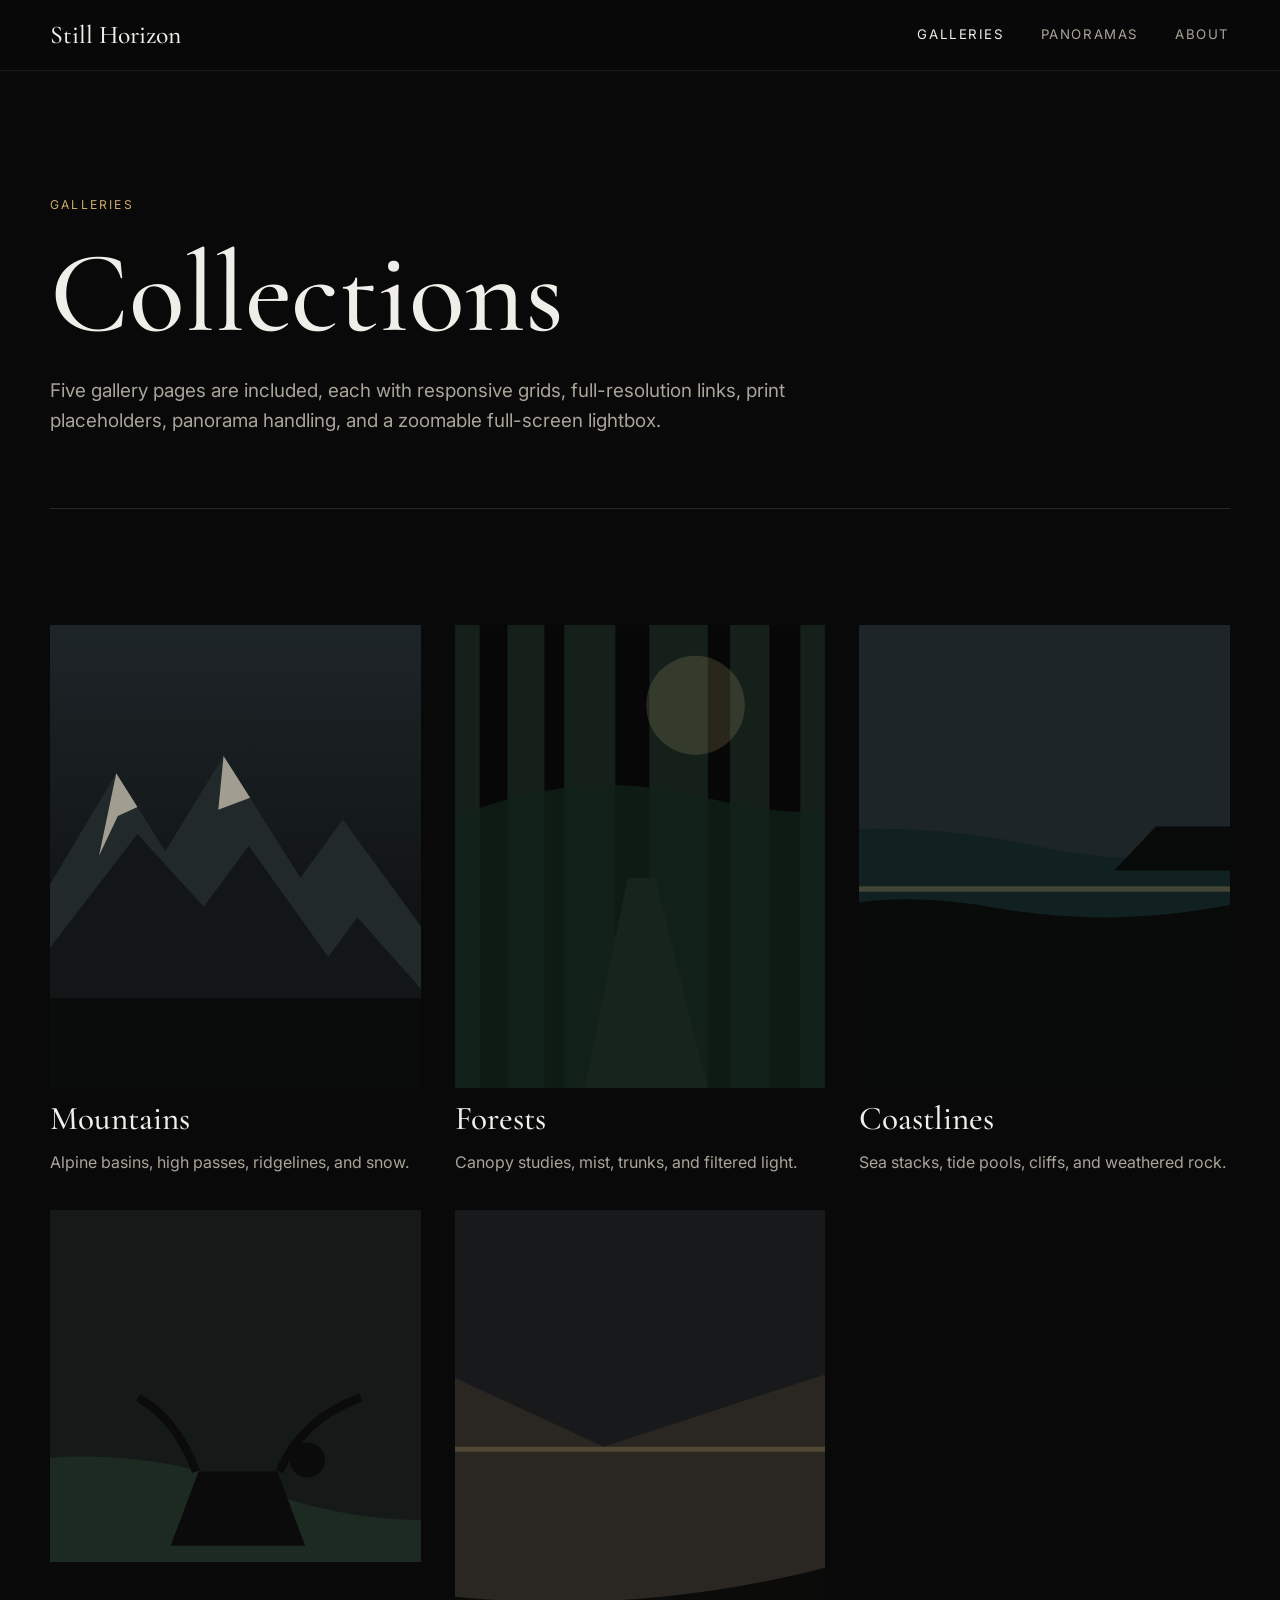
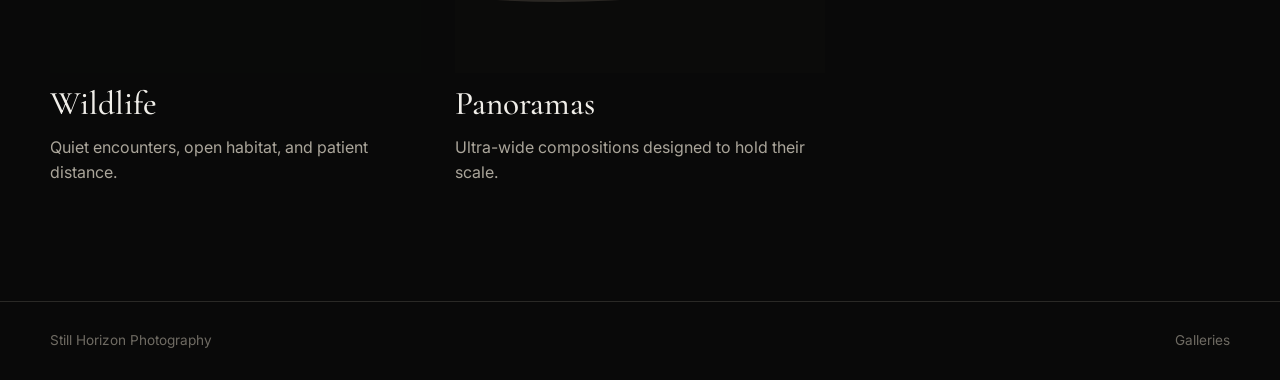
==== galleries/index.html @ f564f7fd "Add files via upload" ====
<!doctype html>
<html lang="en">
<head>
  <meta charset="utf-8">
  <meta name="viewport" content="width=device-width, initial-scale=1">
  <title>Galleries | Still Horizon Photography</title>
  <link rel="preconnect" href="https://fonts.googleapis.com">
  <link rel="preconnect" href="https://fonts.gstatic.com" crossorigin>
  <link href="https://fonts.googleapis.com/css2?family=Cormorant+Garamond:wght@400;500&family=Inter:wght@400;500;600&display=swap" rel="stylesheet">
  <link rel="stylesheet" href="../assets/css/styles.css">
</head>
<body>
  <header class="site-header">
    <nav class="nav" aria-label="Primary navigation">
      <a class="brand" href="../index.html">Still Horizon</a>
      <div class="nav-links">
        <a aria-current="page" href="index.html">Galleries</a>
        <a href="panoramas.html">Panoramas</a>
        <a href="../about.html">About</a>
      </div>
    </nav>
  </header>

  <main class="page">
    <section class="page-intro">
      <span class="eyebrow">Galleries</span>
      <h1>Collections</h1>
      <p class="lead">Five gallery pages are included, each with responsive grids, full-resolution links, print placeholders, panorama handling, and a zoomable full-screen lightbox.</p>
    </section>
    <section class="section">
      <div class="gallery-grid">
        <a class="gallery-card" href="mountains.html">
          <figure><img src="../assets/images/mountains/alpine-basin.svg" alt="Mountains preview" loading="lazy"></figure>
          <h3>Mountains</h3>
          <p>Alpine basins, high passes, ridgelines, and snow.</p>
        </a>
        <a class="gallery-card" href="forests.html">
          <figure><img src="../assets/images/forests/old-growth-path.svg" alt="Forests preview" loading="lazy"></figure>
          <h3>Forests</h3>
          <p>Canopy studies, mist, trunks, and filtered light.</p>
        </a>
        <a class="gallery-card" href="coastlines.html">
          <figure><img src="../assets/images/coastlines/basalt-shore.svg" alt="Coastlines preview" loading="lazy"></figure>
          <h3>Coastlines</h3>
          <p>Sea stacks, tide pools, cliffs, and weathered rock.</p>
        </a>
        <a class="gallery-card" href="wildlife.html">
          <figure><img src="../assets/images/wildlife/elk-meadow.svg" alt="Wildlife preview" loading="lazy"></figure>
          <h3>Wildlife</h3>
          <p>Quiet encounters, open habitat, and patient distance.</p>
        </a>
        <a class="gallery-card" href="panoramas.html">
          <figure><img src="../assets/images/panoramas/canyon-wide-pano.svg" alt="Panoramas preview" loading="lazy"></figure>
          <h3>Panoramas</h3>
          <p>Ultra-wide compositions designed to hold their scale.</p>
        </a>
      </div>
    </section>
  </main>

  <footer class="site-footer">
    <div class="footer-inner">
      <span>Still Horizon Photography</span>
      <span>Galleries</span>
    </div>
  </footer>
</body>
</html>
---- assets/css/styles.css ----
:root {
  color-scheme: dark;
  --bg: #090909;
  --panel: #111111;
  --panel-soft: #171717;
  --text: #f0eee9;
  --muted: #aaa59a;
  --faint: #6f6b63;
  --line: #2a2926;
  --accent: #c8a96a;
  --accent-cool: #8eb3b0;
  --max: 1180px;
  --gap: clamp(18px, 3vw, 34px);
  --serif: "Cormorant Garamond", Georgia, serif;
  --sans: Inter, ui-sans-serif, system-ui, -apple-system, BlinkMacSystemFont, "Segoe UI", sans-serif;
}

* {
  box-sizing: border-box;
}

html {
  scroll-behavior: smooth;
}

body {
  margin: 0;
  background: var(--bg);
  color: var(--text);
  font-family: var(--sans);
  line-height: 1.6;
  text-rendering: optimizeLegibility;
}

body.lightbox-open {
  overflow: hidden;
}

a {
  color: inherit;
  text-decoration: none;
}

img {
  display: block;
  max-width: 100%;
  height: auto;
}

.site-header {
  position: sticky;
  top: 0;
  z-index: 50;
  border-bottom: 1px solid rgba(255, 255, 255, 0.07);
  background: rgba(9, 9, 9, 0.82);
  backdrop-filter: blur(18px);
}

.nav {
  display: flex;
  align-items: center;
  justify-content: space-between;
  width: min(var(--max), calc(100% - 32px));
  min-height: 70px;
  margin: 0 auto;
  gap: 20px;
}

.brand {
  font-family: var(--serif);
  font-size: clamp(1.4rem, 2vw, 1.9rem);
  font-weight: 500;
}

.nav-links {
  display: flex;
  gap: clamp(14px, 3vw, 36px);
  align-items: center;
  color: var(--muted);
  font-size: 0.83rem;
  text-transform: uppercase;
  letter-spacing: 0.12em;
}

.nav-links a {
  transition: color 180ms ease;
}

.nav-links a:hover,
.nav-links a[aria-current="page"] {
  color: var(--text);
}

.page {
  width: min(var(--max), calc(100% - 32px));
  margin: 0 auto;
}

.hero {
  min-height: calc(100vh - 70px);
  display: grid;
  grid-template-columns: minmax(0, 0.86fr) minmax(260px, 0.5fr);
  gap: var(--gap);
  align-items: center;
  padding: clamp(40px, 7vw, 86px) 0;
}

.hero-copy {
  align-self: end;
  padding-bottom: clamp(16px, 5vw, 48px);
}

.eyebrow {
  color: var(--accent);
  font-size: 0.76rem;
  text-transform: uppercase;
  letter-spacing: 0.18em;
}

h1,
h2,
h3 {
  margin: 0;
  font-family: var(--serif);
  font-weight: 500;
  line-height: 1.02;
}

h1 {
  max-width: 11ch;
  margin-top: 18px;
  font-size: clamp(4rem, 12vw, 9.6rem);
}

h2 {
  font-size: clamp(2.2rem, 5vw, 5.4rem);
}

h3 {
  font-size: clamp(1.55rem, 2.6vw, 2.5rem);
}

.lead {
  max-width: 620px;
  margin: 24px 0 0;
  color: var(--muted);
  font-size: clamp(1.02rem, 1.5vw, 1.18rem);
}

.hero-stack {
  display: grid;
  gap: 16px;
}

.hero-stack figure,
.feature figure,
.gallery-card figure,
.image-frame,
.about-image {
  margin: 0;
  overflow: hidden;
  background: var(--panel);
}

.hero-stack img {
  width: 100%;
}

.hero-stack figure:first-child img {
  aspect-ratio: 4 / 5;
}

.hero-stack figure:last-child img {
  aspect-ratio: 16 / 9;
}

.hero-stack img,
.feature img,
.gallery-card img {
  object-fit: cover;
}

.actions {
  display: flex;
  flex-wrap: wrap;
  gap: 12px;
  margin-top: 34px;
}

.button {
  display: inline-flex;
  min-height: 46px;
  align-items: center;
  justify-content: center;
  border: 1px solid var(--line);
  border-radius: 999px;
  padding: 0 20px;
  color: var(--text);
  background: transparent;
  font-size: 0.78rem;
  text-transform: uppercase;
  letter-spacing: 0.12em;
  transition: border-color 180ms ease, background 180ms ease, color 180ms ease;
}

.button:hover {
  border-color: var(--accent);
  background: rgba(200, 169, 106, 0.1);
}

.button.primary {
  border-color: var(--accent);
  background: var(--accent);
  color: #17120a;
}

.section {
  padding: clamp(56px, 9vw, 118px) 0;
  border-top: 1px solid var(--line);
}

.section-header {
  display: flex;
  align-items: end;
  justify-content: space-between;
  gap: 24px;
  margin-bottom: clamp(28px, 5vw, 56px);
}

.section-header p {
  max-width: 470px;
  margin: 0;
  color: var(--muted);
}

.feature {
  display: grid;
  grid-template-columns: 1.2fr 0.8fr;
  gap: var(--gap);
  align-items: center;
}

.feature figure img {
  width: 100%;
}

.feature-copy p,
.about-copy p {
  color: var(--muted);
}

.gallery-grid {
  display: grid;
  grid-template-columns: repeat(3, minmax(0, 1fr));
  gap: var(--gap);
}

.gallery-card {
  display: grid;
  gap: 14px;
}

.gallery-card img {
  width: 100%;
  aspect-ratio: 4 / 5;
  transition: opacity 180ms ease, transform 280ms ease;
}

.gallery-card:hover img {
  opacity: 0.88;
  transform: scale(1.012);
}

.gallery-card p,
.caption,
.meta {
  color: var(--muted);
}

.gallery-card p {
  margin: 0;
}

.page-intro {
  padding: clamp(54px, 10vw, 120px) 0 clamp(30px, 6vw, 72px);
}

.page-intro h1 {
  max-width: 14ch;
  font-size: clamp(3rem, 9vw, 8rem);
}

.page-intro .lead {
  max-width: 760px;
}

.gallery-wall {
  display: grid;
  gap: clamp(34px, 5vw, 64px);
  padding-bottom: clamp(64px, 8vw, 110px);
}

.photo-item {
  display: grid;
  gap: 12px;
}

.image-frame {
  position: relative;
}

.image-frame button {
  display: block;
  width: 100%;
  padding: 0;
  border: 0;
  color: inherit;
  background: transparent;
  cursor: zoom-in;
}

.gallery-image {
  width: 100%;
  margin: 0 auto;
}

.photo-item:not(.is-panorama) .gallery-image {
  max-height: 86vh;
  object-fit: contain;
}

.photo-item.is-panorama {
  grid-column: 1 / -1;
}

.photo-item.is-panorama .image-frame {
  background: #0f0f0f;
}

.photo-item.is-panorama .panorama-scroll {
  overflow-x: auto;
  scrollbar-color: var(--accent) #161616;
}

.photo-item.is-panorama img {
  width: 100%;
}

.photo-meta {
  display: flex;
  justify-content: space-between;
  gap: 20px;
  align-items: baseline;
}

.photo-meta h2 {
  font-size: clamp(1.55rem, 2.6vw, 2.6rem);
}

.photo-links {
  display: flex;
  flex-wrap: wrap;
  gap: 14px;
  color: var(--accent-cool);
  font-size: 0.78rem;
  text-transform: uppercase;
  letter-spacing: 0.12em;
  white-space: nowrap;
}

.about-layout {
  display: grid;
  grid-template-columns: 0.9fr 1.1fr;
  gap: var(--gap);
  align-items: start;
}

.about-image img {
  width: 100%;
  aspect-ratio: 4 / 5;
  object-fit: cover;
}

.site-footer {
  border-top: 1px solid var(--line);
  color: var(--faint);
  font-size: 0.85rem;
}

.footer-inner {
  width: min(var(--max), calc(100% - 32px));
  margin: 0 auto;
  padding: 28px 0;
  display: flex;
  justify-content: space-between;
  gap: 16px;
}

.lightbox {
  position: fixed;
  inset: 0;
  z-index: 100;
  display: none;
  grid-template-rows: 1fr auto;
  background: rgba(0, 0, 0, 0.96);
}

.lightbox.is-open {
  display: grid;
}

.lightbox-stage {
  position: relative;
  overflow: hidden;
  touch-action: none;
  cursor: grab;
}

.lightbox-stage.is-dragging {
  cursor: grabbing;
}

.lightbox-image {
  position: absolute;
  top: 50%;
  left: 50%;
  max-width: none;
  max-height: none;
  transform-origin: 0 0;
  user-select: none;
  will-change: transform;
}

.lightbox-ui {
  position: absolute;
  inset: 18px 18px auto;
  display: flex;
  justify-content: space-between;
  pointer-events: none;
}

.icon-button {
  width: 44px;
  height: 44px;
  border: 1px solid rgba(255, 255, 255, 0.18);
  border-radius: 50%;
  color: var(--text);
  background: rgba(18, 18, 18, 0.7);
  font-size: 1.25rem;
  cursor: pointer;
  pointer-events: auto;
}

.nav-button {
  position: absolute;
  top: 50%;
  transform: translateY(-50%);
}

.nav-button.prev {
  left: 18px;
}

.nav-button.next {
  right: 18px;
}

.lightbox-info {
  display: grid;
  gap: 6px;
  padding: 18px clamp(18px, 5vw, 54px) 24px;
  border-top: 1px solid rgba(255, 255, 255, 0.1);
  background: rgba(9, 9, 9, 0.88);
}

.lightbox-info h2 {
  font-size: clamp(1.4rem, 2.6vw, 2.4rem);
}

.lightbox-info p {
  max-width: 780px;
  margin: 0;
  color: var(--muted);
}

.lightbox-actions {
  display: flex;
  flex-wrap: wrap;
  gap: 16px;
  margin-top: 8px;
  color: var(--accent-cool);
  font-size: 0.78rem;
  text-transform: uppercase;
  letter-spacing: 0.12em;
}

@media (max-width: 860px) {
  .hero,
  .feature,
  .about-layout {
    grid-template-columns: 1fr;
  }

  .hero {
    min-height: auto;
  }

  .hero-copy {
    padding-bottom: 0;
  }

  .gallery-grid {
    grid-template-columns: repeat(2, minmax(0, 1fr));
  }

  .section-header,
  .photo-meta,
  .footer-inner {
    align-items: start;
    flex-direction: column;
  }

  .photo-item.is-panorama img {
    max-width: none;
    width: max(150vw, 1200px);
  }
}

@media (max-width: 560px) {
  .nav {
    align-items: start;
    flex-direction: column;
    padding: 16px 0;
  }

  .nav-links {
    width: 100%;
    justify-content: space-between;
    gap: 10px;
    font-size: 0.72rem;
  }

  .gallery-grid {
    grid-template-columns: 1fr;
  }

  .button {
    width: 100%;
  }

  .lightbox-ui {
    inset: 10px 10px auto;
  }

  .nav-button.prev {
    left: 10px;
  }

  .nav-button.next {
    right: 10px;
  }
}
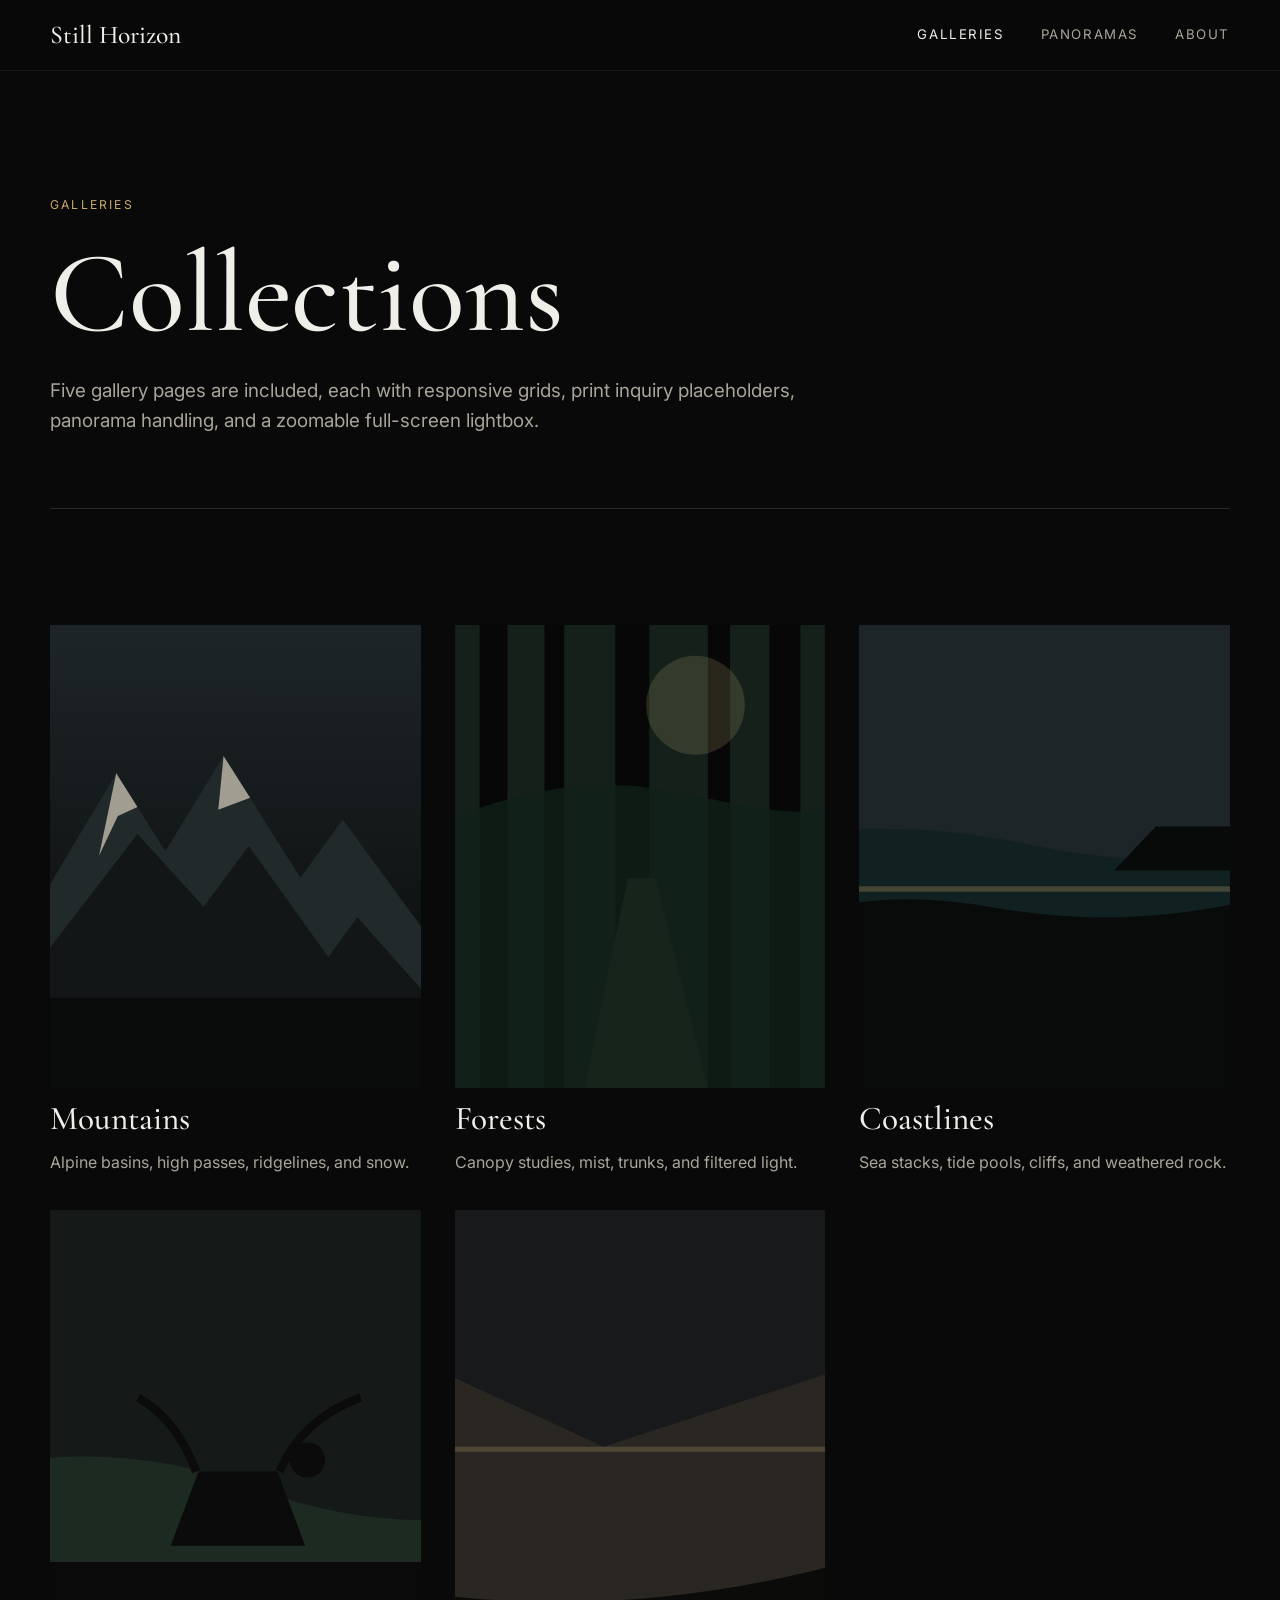
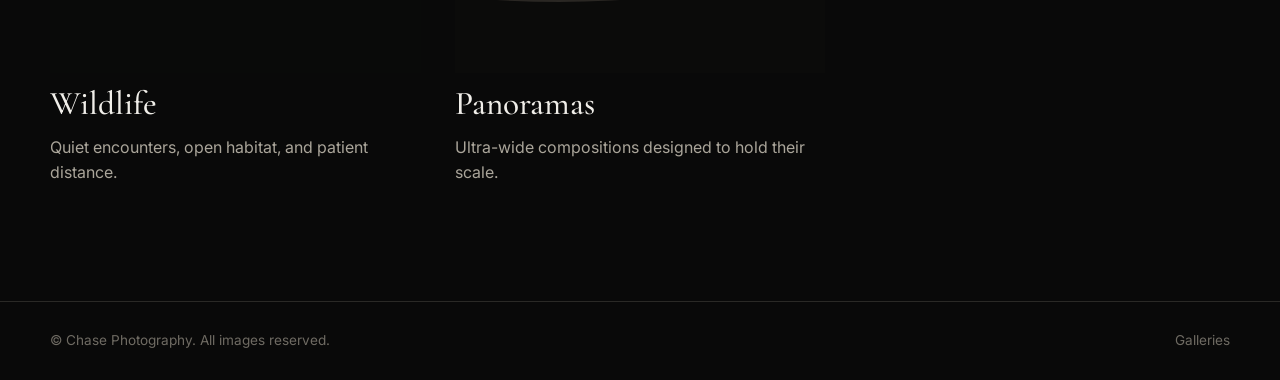
==== commit 96bed737: "Add files via upload" ====
--- a/galleries/index.html
+++ b/galleries/index.html
@@ -1,4 +1,4 @@
-<!doctype html>
+﻿<!doctype html>
 <html lang="en">
 <head>
   <meta charset="utf-8">
@@ -25,7 +25,7 @@
     <section class="page-intro">
       <span class="eyebrow">Galleries</span>
       <h1>Collections</h1>
-      <p class="lead">Five gallery pages are included, each with responsive grids, full-resolution links, print placeholders, panorama handling, and a zoomable full-screen lightbox.</p>
+      <p class="lead">Five gallery pages are included, each with responsive grids, print inquiry placeholders, panorama handling, and a zoomable full-screen lightbox.</p>
     </section>
     <section class="section">
       <div class="gallery-grid">
@@ -60,9 +60,10 @@
 
   <footer class="site-footer">
     <div class="footer-inner">
-      <span>Still Horizon Photography</span>
+      <span>&copy; Chase Photography. All images reserved.</span>
       <span>Galleries</span>
     </div>
   </footer>
 </body>
 </html>
+
--- a/assets/css/styles.css
+++ b/assets/css/styles.css
@@ -1,4 +1,4 @@
-:root {
+﻿:root {
   color-scheme: dark;
   --bg: #090909;
   --panel: #111111;
@@ -560,3 +560,4 @@
     right: 10px;
   }
 }
+
